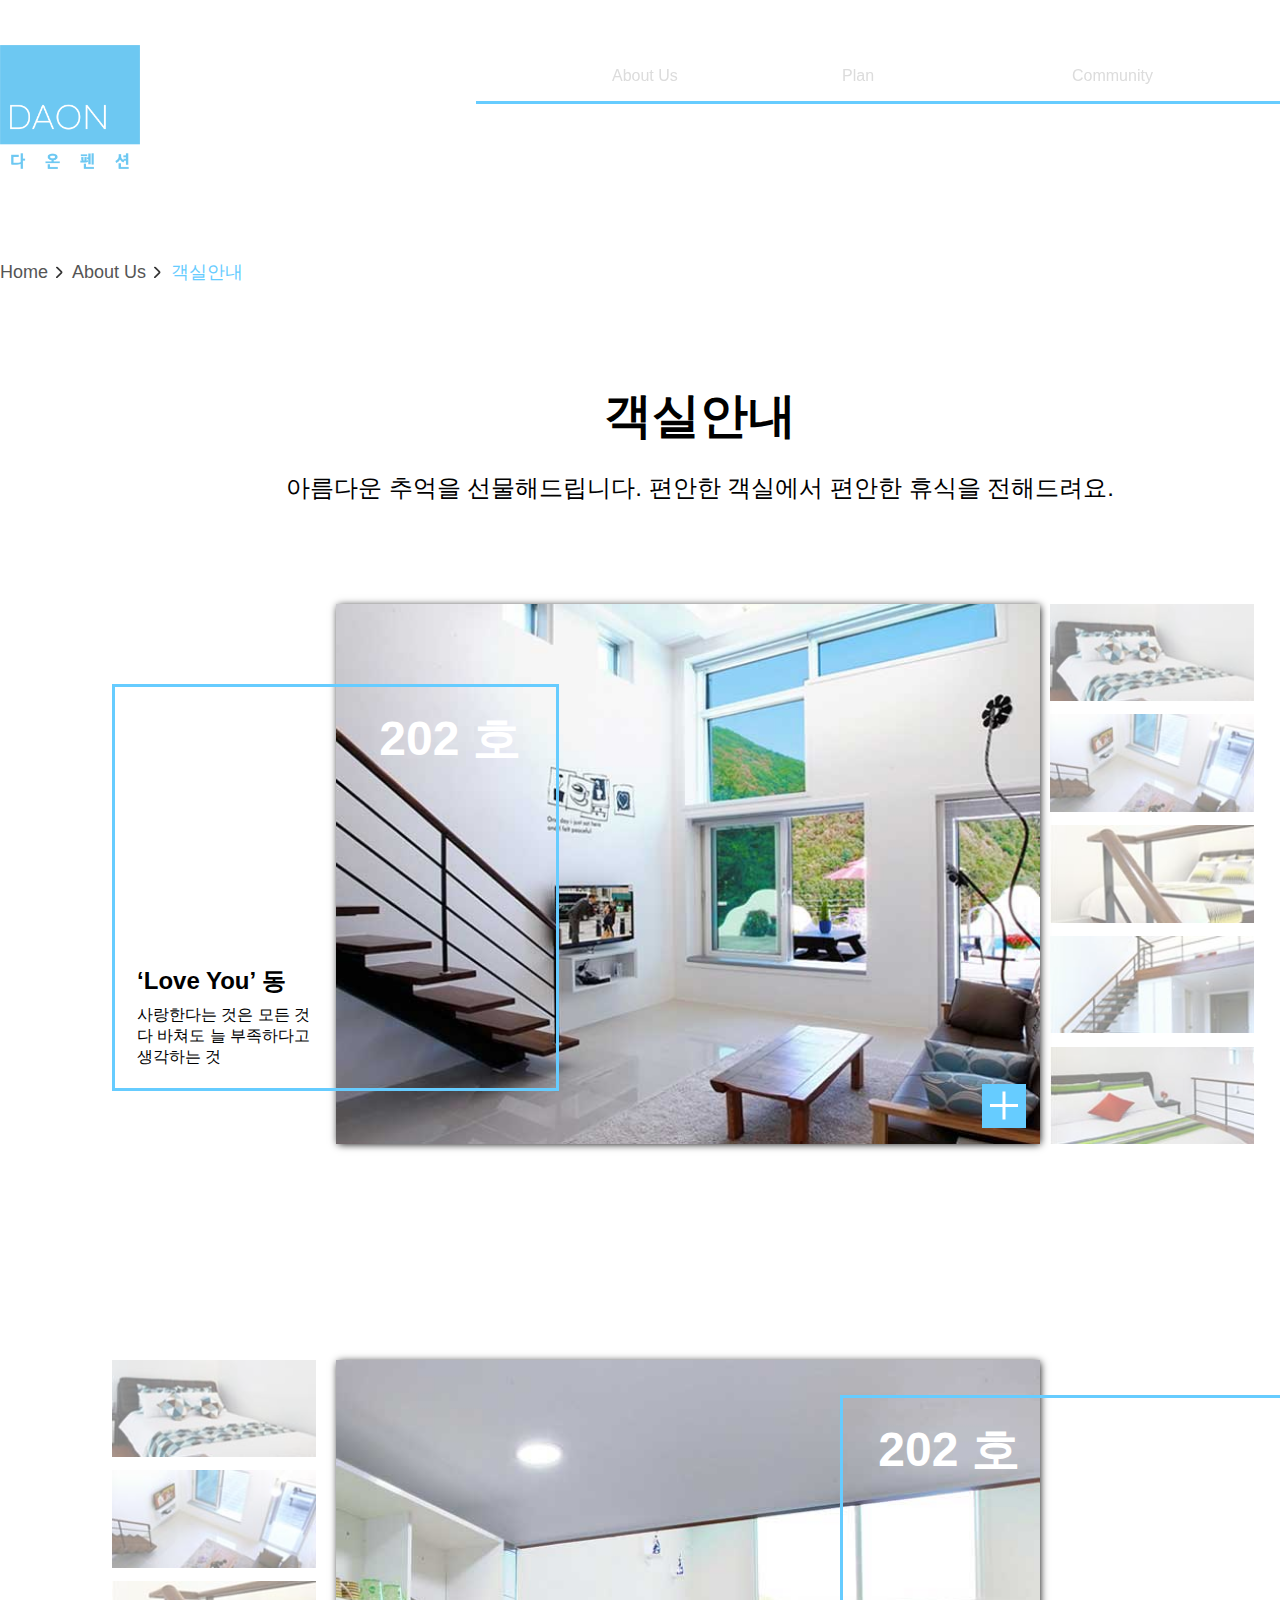
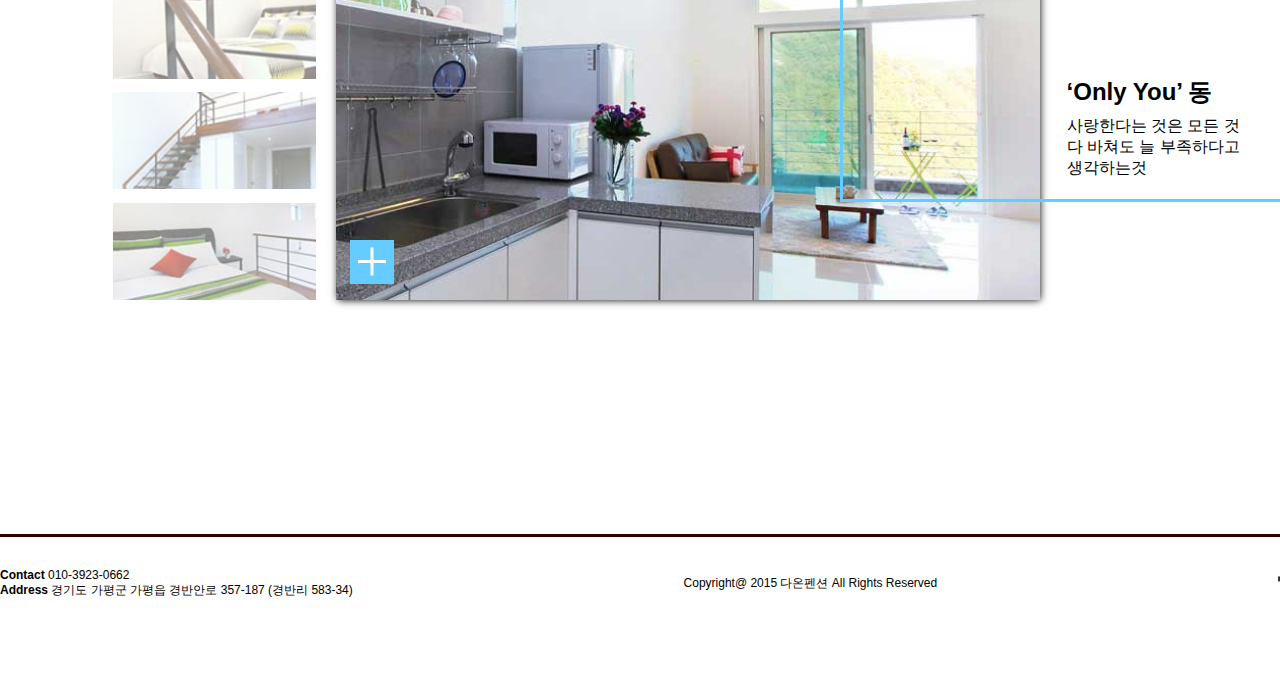
==== aboutus_1.html @ 68c9ae1c "upload_1" ====
<!DOCTYPE html>
<html lang="en">
<head>
    <meta charset="UTF-8">
    <meta name="viewport" content="width=device-width, initial-scale=1.0">
    <title>다온펜션</title>
    <link href="css/aboutus_1.css" rel="stylesheet">

</head>
<body>
    <header>
        <div class="head">
            <div>
                <a href="index.html"><img src="./imgs/daon_color_logo.png"></a>
            </div>
            <nav class="pcnav">
                <span class="navline"></span>
                <div>
                    <span>About Us</span>
                    <a href="aboutus_1.html">객실안내</a>
                    <a href="aboutus_2.html">오시는길</a>
                    <a href="aboutus_3.html">주변여행지</a>
                </div>
                <div>
                    <span>Plan</span>
                    <a href="plan_1.html">요금안내</a>
                    <a href="plan_2.html">실시간예약</a>
                </div>
                <div>
                    <span>Community</span>
                    <a href="community_1.html">포토갤러리</a>
                    <a href="community_2.html">이용후기</a>
                </div>
            </nav>
            <nav class="mnav">
                <a href="#">
                    <span></span>
                    <span></span>
                    <span></span>
                </a>
            </nav>
        </div>

    </header>

    <main>

        <div class="auroom1">
            <div class="s1container">
                <nav class="headsubnav">
                    <a href="#">Home</a>
                    <a href="#">About Us</a>
                    <span>객실안내</span>
                </nav>
                <div>
                    <h2>객실안내</h2>
                    <h3>아름다운 추억을 선물해드립니다.
                        편안한 객실에서 편안한 휴식을 전해드려요.</h3>
                    <figure>
                        <div>
                            <p>202 호</p>
                            <p><b>‘Love You’ 동</b><br>
                                사랑한다는 것은 모든 것<br>
                                다 바쳐도 늘 부족하다고<br>
                                생각하는 것 </p>
                        </div>

                        <div>
                            <img src="./imgs/sub_about-us_1_03.jpg">
                            <a class="plusbutton" href="#">
                                <span></span>
                                <span></span>
                            </a>
                        </div>
                        <h3>Love You 동</h3>
                        <ul>
                            <li><a href="#"><img src="./imgs/sub_about-us_1_05.jpg"><span>202 호</span></a></li>
                            <li><a href="#"><img src="./imgs/sub_about-us_1_08.jpg"><span>203 호</span></a></li>
                            <li><a href="#"><img src="./imgs/sub_about-us_1_11.jpg"><span>204 호</span></a></li>
                            <li><a href="#"><img src="./imgs/sub_about-us_1_13.jpg"><span>205 호</span></a></li>
                            <li><a href="#"><img src="./imgs/sub_about-us_1_15.jpg"><span>206 호</span></a></li>
                        </ul>

                    </figure>
                </div>
            </div>
        </div>

        <div class="auroom2">
            <div class="s2container">
                <div>
                    <figure>
                        <div>
                            <p>202 호</p>
                            <p><b>‘Only You’ 동</b><br>
                                사랑한다는 것은 모든 것<br>
                                다 바쳐도 늘 부족하다고<br>
                                생각하는것</p>
                        </div>

                        <div>
                            <img src="./imgs/sub_about-us_1_06.jpg">
                            <a class="plusbutton" href="#">
                                <span></span>
                                <span></span>
                            </a>
                        </div>
                        <h3>Only You 동</h3>
                        <ul>
                            <li><a href="#"><img src="./imgs/sub_about-us_1_05.jpg"><span>202 호</span></a></li>
                            <li><a href="#"><img src="./imgs/sub_about-us_1_08.jpg"><span>203 호</span></a></li>
                            <li><a href="#"><img src="./imgs/sub_about-us_1_11.jpg"><span>204 호</span></a></li>
                            <li><a href="#"><img src="./imgs/sub_about-us_1_13.jpg"><span>205 호</span></a></li>
                            <li><a href="#"><img src="./imgs/sub_about-us_1_15.jpg"><span>206 호</span></a></li>
                        </ul>

                    </figure>
                </div>
            </div>
        </div>


    </main>

    <footer class="foot">
        <div>
            <p><b>Contact</b> 010-3923-0662<br><b>Address</b> 경기도 가평군 가평읍 경반안로 357-187 (경반리 583-34)</p>
            <p>Copyright@ 2015 다온펜션 All Rights Reserved</p>
            
            <figure>
                <a href="#"></a>
                <a href="#"></a>
                <a href="#"></a>
            </figure>
        </div>
    </footer>
    
</body>
</html>
---- css/aboutus_1.css ----
@charset "utf-8";
@import url('common.css');

@media (max-width:480px){
    /* main .auroom1{display:none;} */
    /* main .auroom2{display:none;} */
    /* footer{display:none;} */
}


/* header */

header{
    position:fixed;
    top:5%;    
    width:100%;
    display:flex;
    justify-content: center;
    z-index: 10;    
}
.head{
    display: flex;
    width:1400px;
    justify-content: space-between;
    
}
.head div{
    width:140px; height:125px;
    
}

/* nav */

.head .pcnav{
    width:804px;
    display: flex;
    justify-content: flex-end;
    position: relative;
}
.head .pcnav .navline{
    width:100%;
    position:absolute;
    border-bottom: 3px solid #66ccff;
    transform: translateY(56px);
    z-index: -1;
    
}
.head .pcnav div{
    border:2px solid transparent;
    margin-right:90px;
    

}
.head .pcnav div span{
    display:block;
    padding:20px 0 20px 20px;
    color: rgb(220,220,220);    
}
.head .pcnav div a{
    opacity:0;
}
.head .pcnav div:nth-of-type(2) a{
    transform: translateY(100%);
}
.head .pcnav div:nth-of-type(3) a{
    transform: translateY(100%);
}
.head .pcnav div:hover{
    padding-bottom:28%;
    background: rgba(0,0,0,0.4);
    border:2px solid #ff6633;
}
.head  .pcnav div:hover span{
    color:#33ffff;
}
.head .pcnav div:hover a{
    display:block;
    padding-left:20px;
    margin:20px 0;
    opacity:1;
    color: white;    
    transition: .5s;
}
.head .pcnav div a:hover{
    color:#ff6633;
}

/* 480-header */
@media (min-width:480px){
    .mnav{
        display:none;
    }
}
@media (max-width:480px){
    
    .head .pcnav{
        display:none;
    }

    header{
        top:3%;
        width:100%;
        
    }
    .head{
        position:relative;
    }
    .head div{
        width:20vw;
        display:inline-block;
        position:fixed;
        left:5%;
        top:3%;

    }
    .head .mnav{
        display:inline-block;
        width:10vw; height: 10vw;
        padding:7vw;
        position:fixed;
        right:5%;
        z-index: 999;
    }
    .head .mnav a span{
        width:8vw; height: 1.2vw;
        background-color: #cccccc;
        position:absolute;
        transform: translate(-50%,-50%);
        top:50%; left:50%;
        
    }
    .head .mnav a span:nth-last-of-type(2){
        transform: translate(-50%,150%);
    }
    .head .mnav a span:nth-last-of-type(3){
        transform: translate(-50%,-250%);
    }
}

/* section1:love you */

.auroom1{
    width:100%; height:1100px;
}
.auroom1 .s1container{
    width:1400px; height:auto;
    margin:0 auto;
}

/* sub navigation */
.auroom1 .s1container .headsubnav{
    margin-bottom: 100px;
    margin-top:260px;
    font-size: 18px;
    color:#333333;
}
.auroom1 .s1container .headsubnav a::after{
    background: url(../imgs/submenu_arrow.png) no-repeat;
    width:20px;
    height:12px;
    content: '';
    display:inline-block;
    background-position-x: 8px;
    overflow: visible;
}
.auroom1 .s1container .headsubnav a:hover{
    color:#66ccff;
}
.auroom1 .s1container .headsubnav span{
    color:#66ccff;
}
/* sub navigation */

.auroom1 .s1container div h2,h3{
    display:block;
    text-align: center;
    font-size: 48px;
    font-weight: 600;
}
.auroom1 .s1container div h3{
    font-size: 24px;
    font-weight: 400;
    padding-top:24px;
    padding-bottom: 100px;
}
.auroom1 .s1container div figure{
    position:relative;
    width:100%; height:100%;
}

@media (min-width:480px){
    .auroom1 .s1container div figure h3{
        display:none;
    }
}
@media (max-width:480px){
    .headsubnav{display:none;}

    .auroom1{
        width:100%; height:auto;
    }
    .auroom1 .s1container{
        width:80vw; height:auto;
    }
    .auroom1 .s1container div h2{
        font-size: 1.5em;
        margin-top:20vh;
    }
    .auroom1 .s1container div h3{
        font-size: 1em;
        white-space: pre-line;
        padding:2vh 0;
    }
    .auroom1 .s1container div figure h3{
        font-weight: 600;
        color:#66ccff;
        margin:0;
        padding:4vh 0 2vh 0;
        font-size: 1.5em; 
    }

}

/* end of intro */

.auroom1 .s1container div figure div:nth-of-type(1){
    width:447px; height:407px;
    position:absolute;
    border:3px solid #66ccff;
    top:80px; left:8%;
    z-index: 2;    
}
.auroom1 .s1container div figure div p:nth-of-type(1){
    position:absolute;
    top:5%; right:8%;
    font-size: 48px;
    font-weight: 600;
    color:white;
}
.auroom1 .s1container div figure div p:nth-of-type(2){
    position:absolute;
    left:5%; bottom:5%;
    font-size: 16px;
}
.auroom1 .s1container div figure div p:nth-of-type(2) b{
    font-size:24px;
    line-height: 2em;
}
.auroom1 .s1container div figure div:nth-of-type(2){
    width:704px; height:540px;
    position:absolute;
    left:24%; 
    box-shadow: 1px 1px 8px -1px #000000;
}
.auroom1 .s1container div figure div:nth-of-type(2) img{
    height:100%;
}
.auroom1 .s1container .plusbutton{
    background-color: #66ccff;
    width:44px; height:44px;
    bottom:3%; right:2%;
    display:flex;
    justify-content: center;
    align-items: center;
    position:absolute;
}
.auroom1 .s1container .plusbutton span{
    width:28px; height:3px;
    background-color: white;
    display:inline-block;
    position: absolute;
}
.auroom1 .s1container .plusbutton span:nth-of-type(2){
    transform: rotate(90deg);
}
.auroom1 .s1container .plusbutton:hover{
    background-color: white;
}
.auroom1 .s1container .plusbutton:hover span{
    background-color: #66ccff;
}
.auroom1 .s1container div figure ul{
    width:204px; height:540px;
    position:absolute;
    left:75%;
    opacity:.5;
}
.auroom1 .s1container div figure li{
    margin-bottom: 6.4%;
    background-color: #66ccff;
    position:relative;
}
.auroom1 .s1container div figure li span{
    position:absolute;
    top:40%; left:40%;
    font-weight: 600;
    color:white;
    opacity:0;
}
.auroom1 .s1container div figure li:hover span{
    opacity:1;
    transition: .5s;
}
.auroom1 .s1container div figure li:hover img{
    opacity:.5;
    transition:.5s;
}

@media (max-width:480px){
    .s1container figure:nth-of-type(1) div{
        display:none;
    }
    .auroom1 .s1container div figure ul{
        width:80vw; height: auto;
        padding:1vh 0;
        position: static;
        opacity:1;
    }
    .auroom1 .s1container div figure ul li{
        width:100%; height: auto;
        margin-bottom: 6.4%;
        position:relative;
    
    }
    .auroom1 .s1container div figure ul li img{
        height:13vh;
    }
    .auroom1 .s1container div figure ul li a span{
        position:absolute;
        top:50%; left:50%;
        transform: translate(-50%,-50%);
        font-weight: 600;
        color:white;
        font-size: 2em;
        height:auto;
        opacity: 1; 
    }
    
}

/* section2:only you */


.auroom2{
    width:100%; height:700px;
}
.auroom2 .s2container{
    width:1400px; height:auto;
    margin:0 auto;
}
.auroom2 .s2container div figure{
    position:relative;
    width:100%; height:100%;
}

.auroom2 .s2container div figure div:nth-of-type(1){
    width:447px; height:407px;
    position:absolute;
    border:3px solid #66ccff;
    top:35px; left:60%;
    /* left:8%; */
    z-index: 2;    
}
.auroom2 .s2container div figure div p:nth-of-type(1){
    position:absolute;
    top:5%; left:8%;
    font-size: 48px;
    font-weight: 600;
    color:white;
}
.auroom2 .s2container div figure div p:nth-of-type(2){
    position:absolute;
    right:10%; bottom:5%;
    font-size: 16px;
}
.auroom2 .s2container div figure div p:nth-of-type(2) b{
    font-size:24px;
    line-height: 2em;
}
.auroom2 .s2container div figure div:nth-of-type(2){
    width:704px; height:540px;
    position:absolute;
    left:24%; 
    box-shadow: 1px 1px 8px -1px #000000;
}
.auroom2 .s2container div figure div:nth-of-type(2) img{
    height:100%;
}
.auroom2 .s2container .plusbutton{
    background-color: #66ccff;
    width:44px; height:44px;
    bottom:3%; left:2%;
    display:flex;
    justify-content: center;
    align-items: center;
    position:absolute;
}
.auroom2 .s2container .plusbutton span{
    width:28px; height:3px;
    background-color: white;
    display:inline-block;
    position: absolute;
}
.auroom2 .s2container .plusbutton span:nth-of-type(2){
    transform: rotate(90deg);
}
.auroom2 .s2container .plusbutton:hover{
    background-color: white;
}
.auroom2 .s2container .plusbutton:hover span{
    background-color: #66ccff;
}
.auroom2 .s2container div figure ul{
    width:204px; height:540px;
    position:absolute;
    left:8%;
    opacity:.5;
}
.auroom2 .s2container div figure li{
    margin-bottom: 6.4%;
    background-color: #66ccff;
    position:relative;
}
.auroom2 .s2container div figure li span{
    position:absolute;
    top:40%; left:40%;
    font-weight: 600;
    color:white;
    opacity:0;
}
.auroom2 .s2container div figure li:hover span{
    opacity:1;
    transition: .5s;
}
.auroom2 .s2container div figure li:hover img{
    opacity:.5;
    transition:.5s;
}

@media (min-width:480px){
    .auroom2 .s2container div figure h3{
        display:none;
    }
}
@media (max-width:480px){

    .auroom2{
        width:100%; height:auto;
    }
    .auroom2 .s2container{
        width:80vw; height:auto;
    }
    .auroom2 .s2container div figure h3{
        font-size: 1.5em;
        font-weight: 600;
        color:#66ccff;
        padding:4vh 0 2vh 0;
    }
    .s2container figure:nth-of-type(1) div{
        display:none;
    }
    .auroom2 .s2container div figure ul{
        width:80vw;
        position: static;
        opacity:1;
        padding:1vh 0;

    }
    .auroom2 .s2container div figure ul li{
        width:100%;
        margin-bottom: 6.4%;
        position:relative;
    
    }
    .auroom2 .s2container div figure ul li img{
        height:13vh;
    }
    .auroom2 .s2container div figure ul li a span{
        position:absolute;
        top:50%; left:50%;
        transform: translate(-50%,-50%);
        font-weight: 600;
        color:white;
        font-size: 2em;
        height:auto;
        opacity: 1; 
    }
}


/* footer */

.foot{
    width:100%; padding:74px 0;
}
.foot div{
    width:1400px; height:100%;
    display:flex;
    justify-content: space-between;
    align-items: center;
    margin: 0 auto;
    border-top: 3px solid #330000;
    font-size: 12px;
    padding-top:30px;
    /* background-color: chartreuse; */
}
.foot div figure{
    width:132px; height:32px;
    /* background-color: cornflowerblue; */
    display:flex;
    justify-content: space-between;
}
.foot div figure a{
    width:31px; height: 31px;
    display:inline-block;
    background-image: url(../imgs/share.jpg);
    background-position-y:-2px;
}
.foot div figure a:nth-of-type(1) {
    background-position-x: -5px;
}
.foot div figure a:nth-of-type(2){
    background-position-x: -61px;
}
.foot div figure a:nth-of-type(3){
    background-position-x: -116px;
}
.foot div figure a:nth-of-type(1):hover {
    background-position-y: -35px;
}
.foot div figure a:nth-of-type(2):hover{
    background-position-y: -35px;
}
.foot div figure a:nth-of-type(3):hover{
    background-position-y: -35px;
}

@media (max-width:480px){
    .foot{
        padding-bottom:5vh;
        margin-top:10vh;
    }
    .foot div{
        width:80vw; height:auto;
        justify-content: center;
        padding-top:3vh;
        flex-direction: column;
        font-size: 0.8em;
        white-space: pre-line;
    }
    .foot div p:nth-of-type(2){
        margin:3vh 0;
    }
}
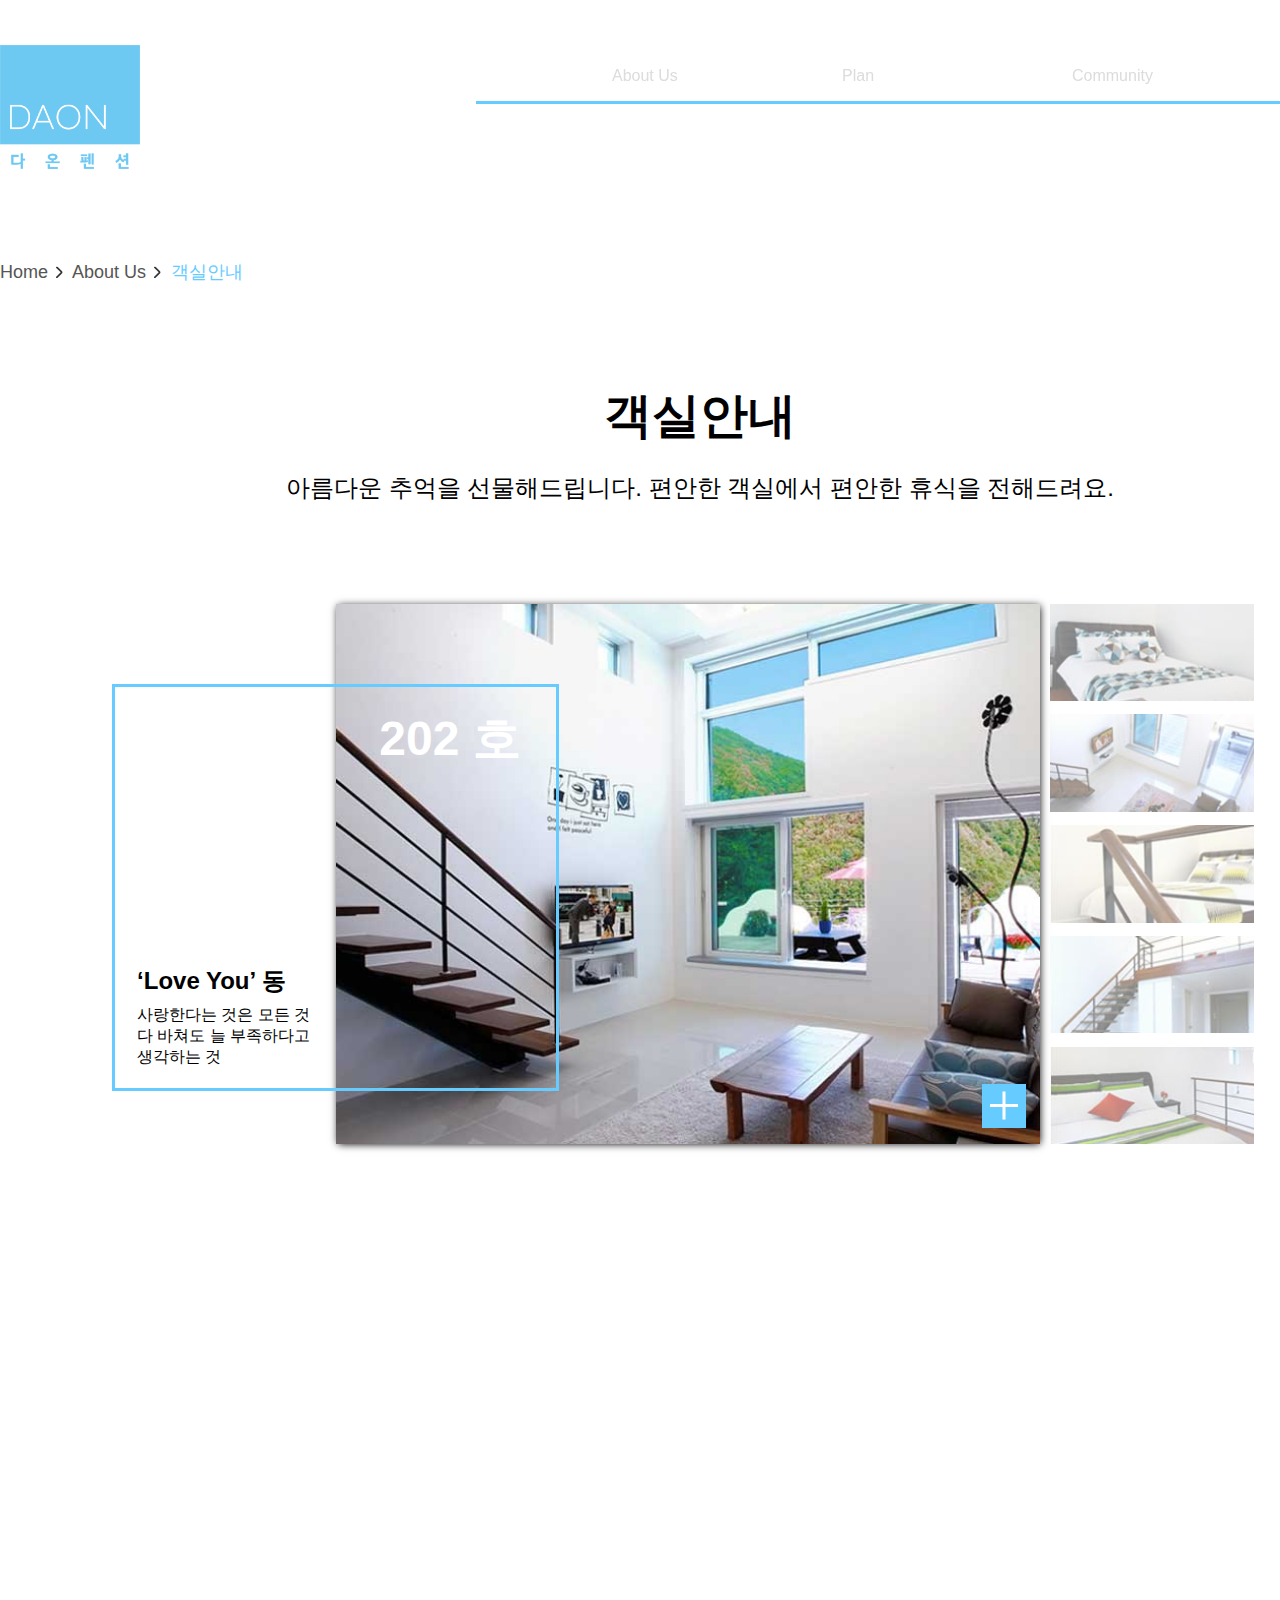
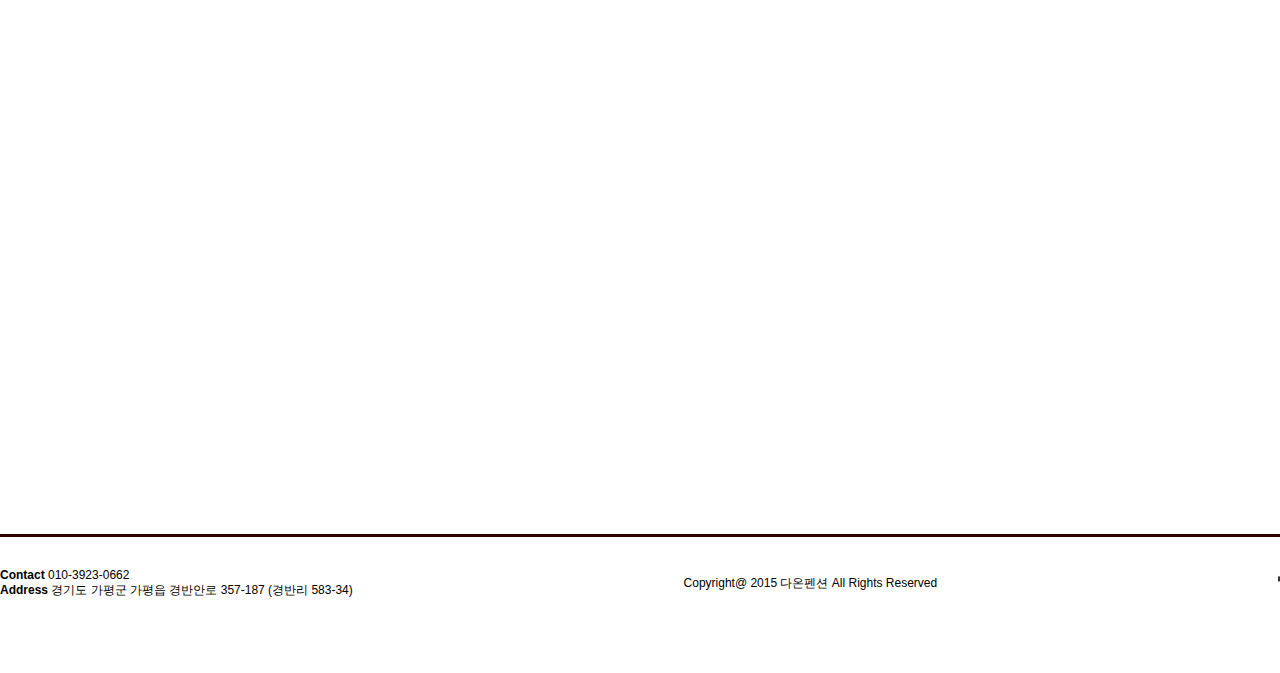
==== commit 76aef683: "push210317" ====
--- a/aboutus_1.html
+++ b/aboutus_1.html
@@ -5,42 +5,12 @@
     <meta name="viewport" content="width=device-width, initial-scale=1.0">
     <title>다온펜션</title>
     <link href="css/aboutus_1.css" rel="stylesheet">
+    <script src="https://ajax.googleapis.com/ajax/libs/jquery/3.5.1/jquery.min.js"></script>
+    <script src="./js/common.js"></script>
 
 </head>
 <body>
     <header>
-        <div class="head">
-            <div>
-                <a href="index.html"><img src="./imgs/daon_color_logo.png"></a>
-            </div>
-            <nav class="pcnav">
-                <span class="navline"></span>
-                <div>
-                    <span>About Us</span>
-                    <a href="aboutus_1.html">객실안내</a>
-                    <a href="aboutus_2.html">오시는길</a>
-                    <a href="aboutus_3.html">주변여행지</a>
-                </div>
-                <div>
-                    <span>Plan</span>
-                    <a href="plan_1.html">요금안내</a>
-                    <a href="plan_2.html">실시간예약</a>
-                </div>
-                <div>
-                    <span>Community</span>
-                    <a href="community_1.html">포토갤러리</a>
-                    <a href="community_2.html">이용후기</a>
-                </div>
-            </nav>
-            <nav class="mnav">
-                <a href="#">
-                    <span></span>
-                    <span></span>
-                    <span></span>
-                </a>
-            </nav>
-        </div>
-
     </header>
 
     <main>
@@ -58,14 +28,14 @@
                         편안한 객실에서 편안한 휴식을 전해드려요.</h3>
                     <figure>
                         <div>
-                            <p>202 호</p>
+                            <p id="au1roomNum">202 호</p>
                             <p><b>‘Love You’ 동</b><br>
                                 사랑한다는 것은 모든 것<br>
                                 다 바쳐도 늘 부족하다고<br>
                                 생각하는 것 </p>
                         </div>
 
-                        <div>
+                        <div id="au1room_img">
                             <img src="./imgs/sub_about-us_1_03.jpg">
                             <a class="plusbutton" href="#">
                                 <span></span>
@@ -73,12 +43,12 @@
                             </a>
                         </div>
                         <h3>Love You 동</h3>
-                        <ul>
-                            <li><a href="#"><img src="./imgs/sub_about-us_1_05.jpg"><span>202 호</span></a></li>
-                            <li><a href="#"><img src="./imgs/sub_about-us_1_08.jpg"><span>203 호</span></a></li>
-                            <li><a href="#"><img src="./imgs/sub_about-us_1_11.jpg"><span>204 호</span></a></li>
-                            <li><a href="#"><img src="./imgs/sub_about-us_1_13.jpg"><span>205 호</span></a></li>
-                            <li><a href="#"><img src="./imgs/sub_about-us_1_15.jpg"><span>206 호</span></a></li>
+                        <ul id="au1room_thumb">
+                            <li><a><img src="./imgs/sub_about-us_1_05.jpg"><span>202 호</span></a></li>
+                            <li><a><img src="./imgs/sub_about-us_1_08.jpg"><span>203 호</span></a></li>
+                            <li><a><img src="./imgs/sub_about-us_1_11.jpg"><span>204 호</span></a></li>
+                            <li><a><img src="./imgs/sub_about-us_1_13.jpg"><span>205 호</span></a></li>
+                            <li><a><img src="./imgs/sub_about-us_1_15.jpg"><span>206 호</span></a></li>
                         </ul>
 
                     </figure>
@@ -90,15 +60,15 @@
             <div class="s2container">
                 <div>
                     <figure>
-                        <div>
-                            <p>202 호</p>
+                        <div id="au2room_box">
+                            <p id="au2roomNum">202 호</p>
                             <p><b>‘Only You’ 동</b><br>
                                 사랑한다는 것은 모든 것<br>
                                 다 바쳐도 늘 부족하다고<br>
                                 생각하는것</p>
                         </div>
 
-                        <div>
+                        <div id="au2room_img">
                             <img src="./imgs/sub_about-us_1_06.jpg">
                             <a class="plusbutton" href="#">
                                 <span></span>
@@ -106,12 +76,12 @@
                             </a>
                         </div>
                         <h3>Only You 동</h3>
-                        <ul>
-                            <li><a href="#"><img src="./imgs/sub_about-us_1_05.jpg"><span>202 호</span></a></li>
-                            <li><a href="#"><img src="./imgs/sub_about-us_1_08.jpg"><span>203 호</span></a></li>
-                            <li><a href="#"><img src="./imgs/sub_about-us_1_11.jpg"><span>204 호</span></a></li>
-                            <li><a href="#"><img src="./imgs/sub_about-us_1_13.jpg"><span>205 호</span></a></li>
-                            <li><a href="#"><img src="./imgs/sub_about-us_1_15.jpg"><span>206 호</span></a></li>
+                        <ul id="au2room_thumb">
+                            <li><a><img src="./imgs/sub_about-us_1_05.jpg"><span>202 호</span></a></li>
+                            <li><a><img src="./imgs/sub_about-us_1_08.jpg"><span>203 호</span></a></li>
+                            <li><a><img src="./imgs/sub_about-us_1_11.jpg"><span>204 호</span></a></li>
+                            <li><a><img src="./imgs/sub_about-us_1_13.jpg"><span>205 호</span></a></li>
+                            <li><a><img src="./imgs/sub_about-us_1_15.jpg"><span>206 호</span></a></li>
                         </ul>
 
                     </figure>
@@ -123,16 +93,6 @@
     </main>
 
     <footer class="foot">
-        <div>
-            <p><b>Contact</b> 010-3923-0662<br><b>Address</b> 경기도 가평군 가평읍 경반안로 357-187 (경반리 583-34)</p>
-            <p>Copyright@ 2015 다온펜션 All Rights Reserved</p>
-            
-            <figure>
-                <a href="#"></a>
-                <a href="#"></a>
-                <a href="#"></a>
-            </figure>
-        </div>
     </footer>
     
 </body>
--- a/css/aboutus_1.css
+++ b/css/aboutus_1.css
@@ -114,26 +114,85 @@
 
     }
     .head .mnav{
-        display:inline-block;
-        width:10vw; height: 10vw;
-        padding:7vw;
         position:fixed;
-        right:5%;
-        z-index: 999;
-    }
-    .head .mnav a span{
-        width:8vw; height: 1.2vw;
-        background-color: #cccccc;
+        top:5%; right:5%;
+    }
+    .head .mnav #burger{
+        display:none;
+    }
+
+    
+    .head .mnav .blabel::before{
+        content: "";
+        
+        display:block;
+        border-bottom: 1.2vw solid #cccccc;
+        margin-bottom: 1.4vw;
+    }
+    .head .mnav .blabel::after{
+        content: "";
+        
+        display:block;
+        border-bottom: 1.2vw solid #cccccc;
+        margin-bottom: 1.4vw;
+    }
+    .head .mnav .blabel{
+        z-index: 1;
         position:absolute;
-        transform: translate(-50%,-50%);
-        top:50%; left:50%;
-        
-    }
-    .head .mnav a span:nth-last-of-type(2){
-        transform: translate(-50%,150%);
-    }
-    .head .mnav a span:nth-last-of-type(3){
-        transform: translate(-50%,-250%);
+        top:5%; right:5%;
+        width: 8vw; 
+        border-bottom: 1.2vw solid #cccccc;
+        display:block;
+        
+    }
+    
+    .head .mnav #burger:checked~ .blabel{
+        border-bottom: 1.2vw solid white;
+    }
+    .head .mnav #burger:checked~ .blabel::before{
+        border-bottom: 1.2vw solid white;
+        
+    }
+    .head .mnav #burger:checked~ .blabel::after{
+        border-bottom: 1.2vw solid white;
+    }
+    .head .mnav .bmenu{
+        
+        transition: .5s;
+        padding:15vh 0 0 6vw;
+        position: fixed;
+        top:0; left:120%;
+        
+        width:50vw; height:100%;
+        overflow: hidden;
+        
+    }
+    .head .mnav .bmenu a{
+        display:block;
+        padding-bottom:2vh;
+        color:#66ccff;
+    }
+    .head .mnav .bmenu h2{
+        font-size: 1.2em;
+        padding-bottom:2vh;
+        color:#cccccc;
+    }
+
+    .head .mnav #burger:checked~ .bmenu{
+        position: fixed;
+        padding:15vh 0 0 6vw;
+        top:0; left:50%;
+        width:50vw; 
+        height:100%;
+        background:rgba(0,0,0,.8);
+        
+        
+    }
+    .head .mnav #burger:checked~ .bmenu a{
+        font-size: 1em;
+        color:#66ccff;
+        display:block;
+        padding-bottom:2vh;
     }
 }
 
@@ -176,6 +235,11 @@
     text-align: center;
     font-size: 48px;
     font-weight: 600;
+    animation: auhead linear 1s;
+}
+@keyframes auhead{
+    0%{opacity:0;}
+    100%{opacity:1;}
 }
 .auroom1 .s1container div h3{
     font-size: 24px;
@@ -229,6 +293,11 @@
     border:3px solid #66ccff;
     top:80px; left:8%;
     z-index: 2;    
+    animation: auroom2 ease-out .5s ;
+}
+@keyframes auroom2{
+    0%{transform:translateX(-50%)}
+    100%{transform:translateX(0%)}
 }
 .auroom1 .s1container div figure div p:nth-of-type(1){
     position:absolute;
@@ -246,11 +315,19 @@
     font-size:24px;
     line-height: 2em;
 }
+
+
 .auroom1 .s1container div figure div:nth-of-type(2){
     width:704px; height:540px;
     position:absolute;
     left:24%; 
     box-shadow: 1px 1px 8px -1px #000000;
+    transition: .5s;
+    animation: auroom1 ease-out .5s ;
+}
+@keyframes auroom1{
+    0%{transform:translateY(50%)}
+    100%{transform:translateY(0%)}
 }
 .auroom1 .s1container div figure div:nth-of-type(2) img{
     height:100%;
@@ -284,6 +361,11 @@
     position:absolute;
     left:75%;
     opacity:.5;
+    animation:auroom3 ease-in .5s;
+}
+@keyframes auroom3{
+    0%{transform:translateX(50%)}
+    100%{transform:translateX(0%)}
 }
 .auroom1 .s1container div figure li{
     margin-bottom: 6.4%;
@@ -435,6 +517,40 @@
 .auroom2 .s2container div figure li:hover img{
     opacity:.5;
     transition:.5s;
+}
+#au2room_img{
+    opacity:0;
+}
+#au2room_img.active{
+    opacity:1;
+    animation:auroom5 ease-out .5s;
+}
+@keyframes auroom5{
+    0%{transform:translateY(50%);opacity:0;}
+    100%{transform:translateY(0%);opacity:1;}
+}
+#au2room_box{
+    opacity:0;
+}
+#au2room_box.active{
+    opacity:1;
+    animation: auroom6 ease-out .5s;
+}
+@keyframes auroom6{
+    0%{transform:translateX(50%);opacity:0;}
+    100%{transform:translateX(0%);opacity:1;}
+}
+#au2room_thumb{
+    opacity:0;
+}
+#au2room_thumb.active{
+    opacity:1;
+    animation: auroom7 ease-out .5s;
+}
+@keyframes auroom7{
+    0%{transform:translateX(-50%);opacity:0;}
+    100%{transform:translateX(0%);opacity:1;}
+
 }
 
 @media (min-width:480px){
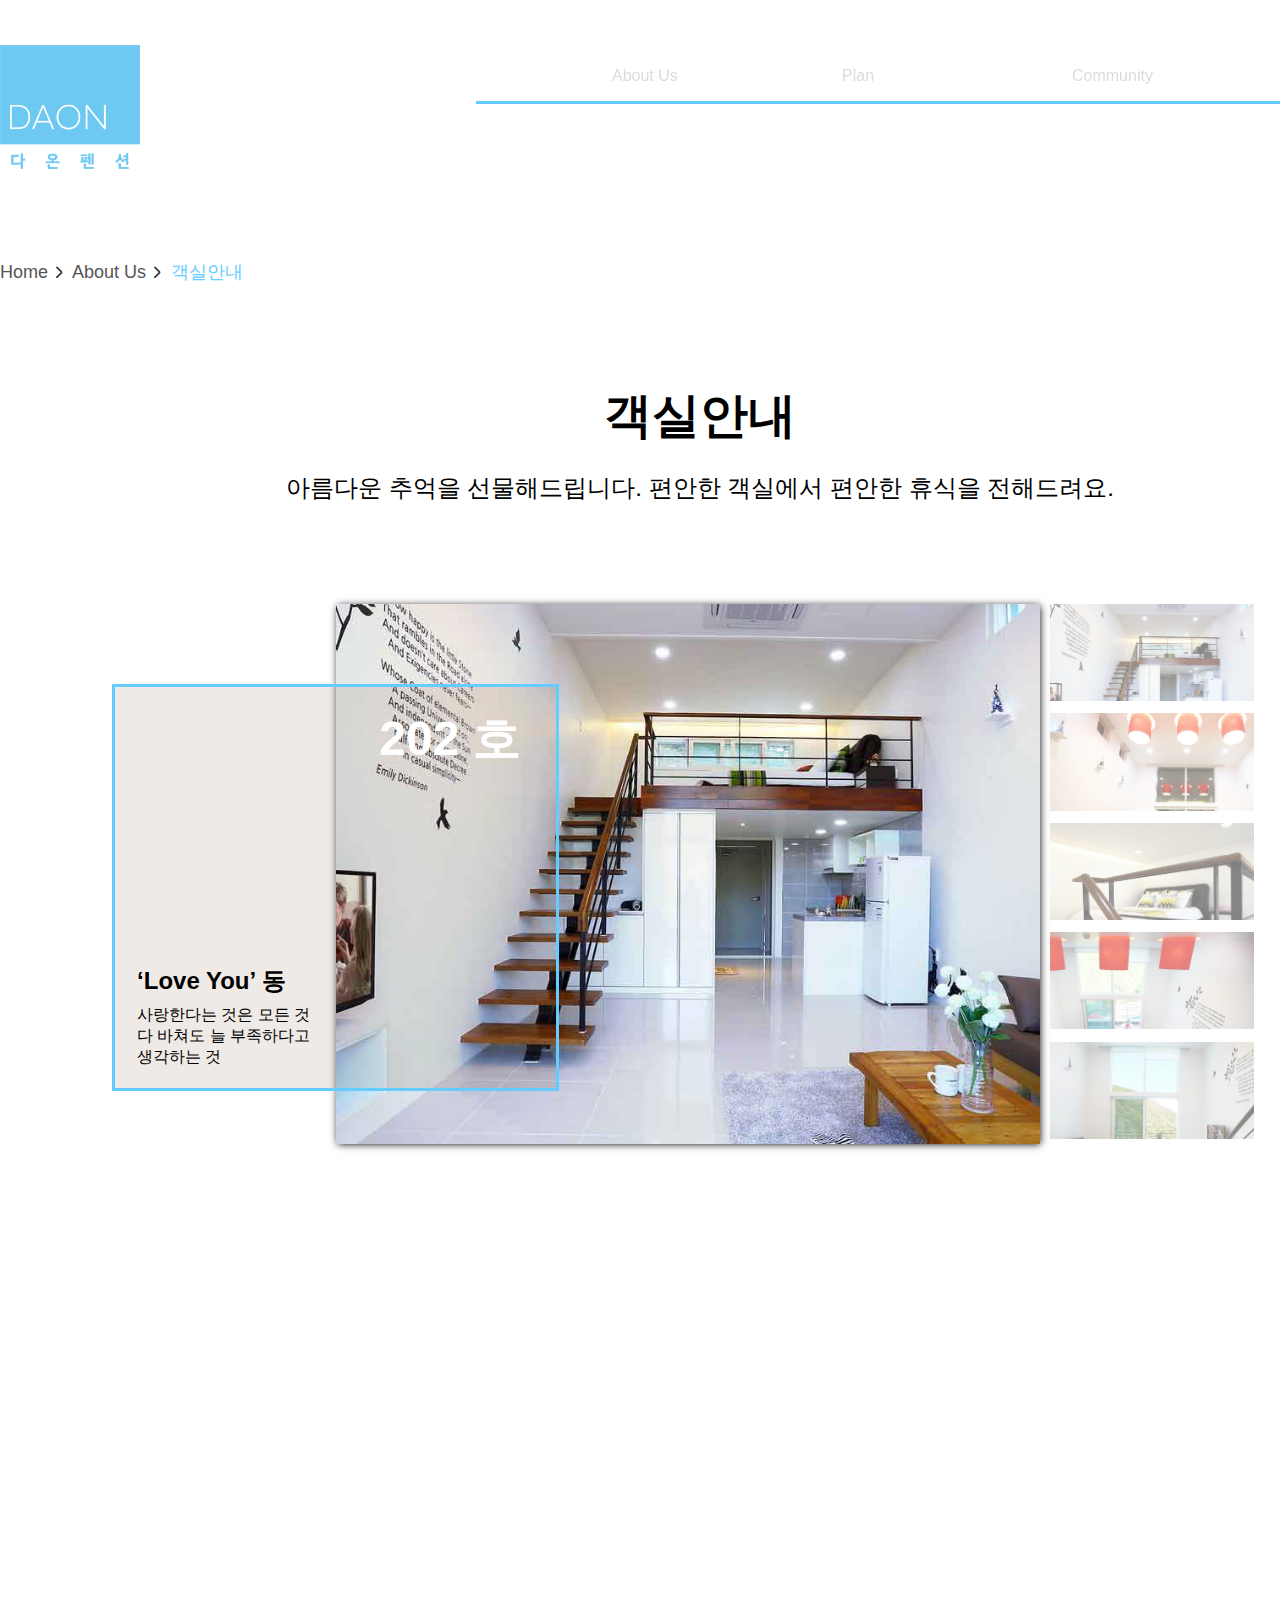
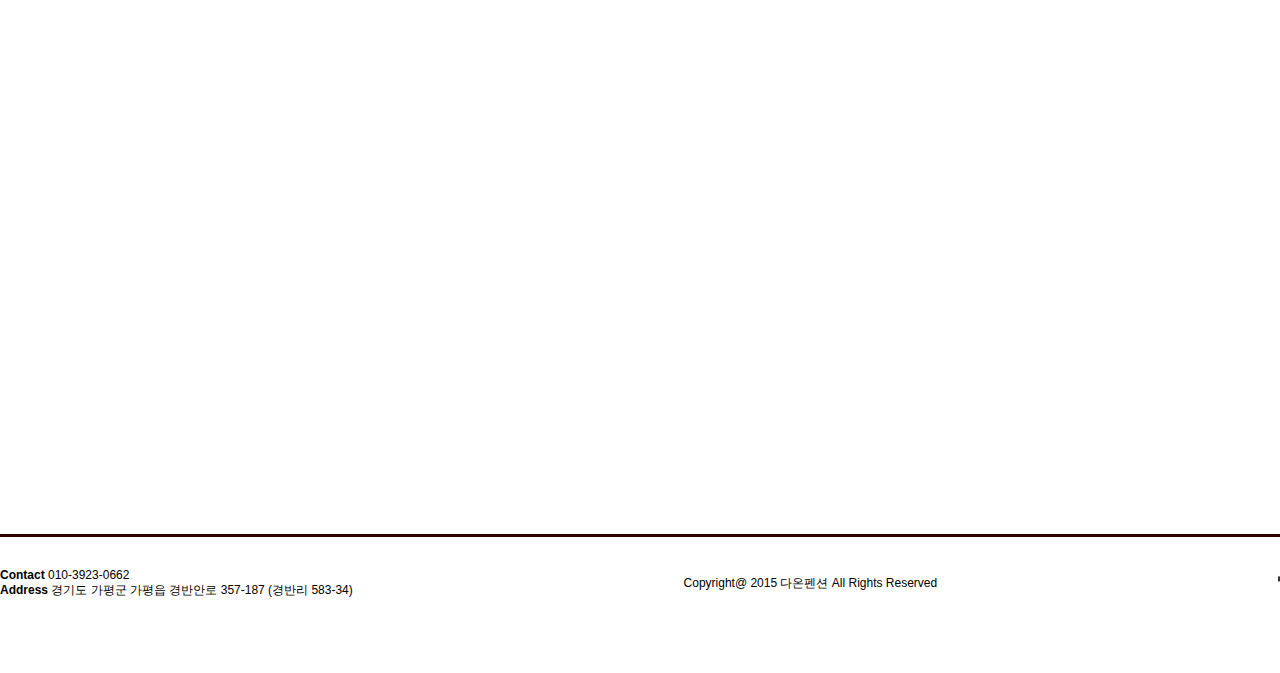
==== commit 7ffb7e1a: "210319_push" ====
--- a/aboutus_1.html
+++ b/aboutus_1.html
@@ -36,19 +36,16 @@
                         </div>
 
                         <div id="au1room_img">
-                            <img src="./imgs/sub_about-us_1_03.jpg">
-                            <a class="plusbutton" href="#">
-                                <span></span>
-                                <span></span>
-                            </a>
+                            <img src="./imgs/aboutus1_room_1.jpg">
+                            <span class="formore">자세히 보기</span>
                         </div>
                         <h3>Love You 동</h3>
                         <ul id="au1room_thumb">
-                            <li><a><img src="./imgs/sub_about-us_1_05.jpg"><span>202 호</span></a></li>
-                            <li><a><img src="./imgs/sub_about-us_1_08.jpg"><span>203 호</span></a></li>
-                            <li><a><img src="./imgs/sub_about-us_1_11.jpg"><span>204 호</span></a></li>
-                            <li><a><img src="./imgs/sub_about-us_1_13.jpg"><span>205 호</span></a></li>
-                            <li><a><img src="./imgs/sub_about-us_1_15.jpg"><span>206 호</span></a></li>
+                            <li><a><img src="./imgs/aboutus1_room_1.jpg"><span>202 호</span></a></li>
+                            <li><a><img src="./imgs/aboutus1_room_2.jpg"><span>203 호</span></a></li>
+                            <li><a><img src="./imgs/aboutus1_room_3.jpg"><span>204 호</span></a></li>
+                            <li><a><img src="./imgs/aboutus1_room_4.jpg"><span>205 호</span></a></li>
+                            <li><a><img src="./imgs/aboutus1_room_5.jpg"><span>206 호</span></a></li>
                         </ul>
 
                     </figure>
@@ -69,25 +66,105 @@
                         </div>
 
                         <div id="au2room_img">
-                            <img src="./imgs/sub_about-us_1_06.jpg">
-                            <a class="plusbutton" href="#">
-                                <span></span>
-                                <span></span>
-                            </a>
+                            <img src="./imgs/aboutus1_room_3.jpg">
+                            <span class="formore2">자세히 보기</span>
                         </div>
                         <h3>Only You 동</h3>
                         <ul id="au2room_thumb">
-                            <li><a><img src="./imgs/sub_about-us_1_05.jpg"><span>202 호</span></a></li>
-                            <li><a><img src="./imgs/sub_about-us_1_08.jpg"><span>203 호</span></a></li>
-                            <li><a><img src="./imgs/sub_about-us_1_11.jpg"><span>204 호</span></a></li>
-                            <li><a><img src="./imgs/sub_about-us_1_13.jpg"><span>205 호</span></a></li>
-                            <li><a><img src="./imgs/sub_about-us_1_15.jpg"><span>206 호</span></a></li>
+                            <li><a><img src="./imgs/aboutus1_room_3.jpg"><span>202 호</span></a></li>
+                            <li><a><img src="./imgs/aboutus1_room_2.jpg"><span>203 호</span></a></li>
+                            <li><a><img src="./imgs/aboutus1_room_1.jpg"><span>204 호</span></a></li>
+                            <li><a><img src="./imgs/aboutus1_room_4.jpg"><span>205 호</span></a></li>
+                            <li><a><img src="./imgs/aboutus1_room_5.jpg"><span>206 호</span></a></li>
                         </ul>
 
                     </figure>
                 </div>
             </div>
         </div>
+
+        <div class="au_popup_1">
+            <div class="close">
+                <span></span>
+                <span></span>
+            </div>
+            <div class="aup_cont">
+                <div class="aupc_left">
+                    <div class="aupcl_top">
+                        <img src="./imgs/indoor_4_19x9.jpg">
+                    </div>
+                    <div class="aupcl_bot">
+                        <span><img src="./imgs/indoor_4_19x9.jpg"></span>
+                        <span><img src="./imgs/indoor_1_19x9.jpg"></span>
+                        <span><img src="./imgs/indoor_2_19x9.jpg"></span>
+                        <span><img src="./imgs/indoor_3_19x9.jpg"></span>
+                        <span><img src="./imgs/indoor_5_19x9.jpg"></span>
+                    </div>
+                </div>
+                <div class="aupc_right">
+                    <h2>202호</h2>
+                    <hr>
+                    <p>
+                        <b>구조넓이</b><br>
+                        원룸형(침대룸1개+화장실1개) 16평(약53㎡) 복층
+                    </p>
+                    <p>
+                        <b>기준인원</b><br>
+                        기준 2명 ~ 최대 6명 / 2명 초과시 추가요금 발생<br>
+                        <b>시즌</b> 비수기(공통)<br>
+                        <b>성인</b> 20,000원<br>
+                        <b>아동</b> 20,000원<br>
+                        <b>유아</b> 10,000원
+                    </p>
+                    <p>
+                        <b>구비시설</b><br>
+                        TV,침대,에어컨,냉장고,드라이기,취사도구,<br>전기밥솥,전자레인지,객실샤워실
+                    </p>
+                </div>
+            </div>
+        </div>
+
+        <div class="au_popup_2">
+            <div class="close">
+                <span></span>
+                <span></span>
+            </div>
+            <div class="aup_cont">
+                <div class="aupc_left">
+                    <div class="aupcl_top">
+                        <img src="./imgs/indoor_3_19x9.jpg">
+                    </div>
+                    <div class="aupcl_bot">
+                        <span><img src="./imgs/indoor_3_19x9.jpg"></span>
+                        <span><img src="./imgs/indoor_1_19x9.jpg"></span>
+                        <span><img src="./imgs/indoor_2_19x9.jpg"></span>
+                        <span><img src="./imgs/indoor_4_19x9.jpg"></span>
+                        <span><img src="./imgs/indoor_5_19x9.jpg"></span>
+                    </div>
+                </div>
+                <div class="aupc_right">
+                    <h2>203호</h2>
+                    <hr>
+                    <p>
+                        <b>구조넓이</b><br>
+                        원룸형(침대룸1개+화장실1개) 16평(약53㎡) 복층
+                    </p>
+                    <p>
+                        <b>기준인원</b><br>
+                        기준 2명 ~ 최대 6명 / 2명 초과시 추가요금 발생<br>
+                        <b>시즌</b> 비수기(공통)<br>
+                        <b>성인</b> 20,000원<br>
+                        <b>아동</b> 20,000원<br>
+                        <b>유아</b> 10,000원
+                    </p>
+                    <p>
+                        <b>구비시설</b><br>
+                        TV,침대,에어컨,냉장고,드라이기,취사도구,<br>전기밥솥,전자레인지,객실샤워실
+                    </p>
+                </div>
+            </div>
+        </div>
+
 
 
     </main>
--- a/css/aboutus_1.css
+++ b/css/aboutus_1.css
@@ -293,6 +293,7 @@
     border:3px solid #66ccff;
     top:80px; left:8%;
     z-index: 2;    
+    background-color: rgba(102,51,0,.1);
     animation: auroom2 ease-out .5s ;
 }
 @keyframes auroom2{
@@ -324,10 +325,23 @@
     box-shadow: 1px 1px 8px -1px #000000;
     transition: .5s;
     animation: auroom1 ease-out .5s ;
+    overflow: hidden;
 }
 @keyframes auroom1{
     0%{transform:translateY(50%)}
     100%{transform:translateY(0%)}
+}
+.formore{
+    display:block;
+    position: absolute;
+    bottom:-30%; right:5%;
+    background-color: #66ccff;
+    color:#fff;
+    padding:10px 20px 50px 20px;
+    transition: .5s;
+}
+.auroom1 .s1container div figure div:nth-of-type(2):hover .formore{
+    bottom:0;
 }
 .auroom1 .s1container div figure div:nth-of-type(2) img{
     height:100%;
@@ -368,9 +382,13 @@
     100%{transform:translateX(0%)}
 }
 .auroom1 .s1container div figure li{
-    margin-bottom: 6.4%;
+    margin-bottom:6%;
     background-color: #66ccff;
     position:relative;
+    height:18%;
+    display:block;
+    overflow: hidden;
+    
 }
 .auroom1 .s1container div figure li span{
     position:absolute;
@@ -440,6 +458,7 @@
     position:absolute;
     border:3px solid #66ccff;
     top:35px; left:60%;
+    background-color: rgba(102,51,0,.1);
     /* left:8%; */
     z-index: 2;    
 }
@@ -464,6 +483,20 @@
     position:absolute;
     left:24%; 
     box-shadow: 1px 1px 8px -1px #000000;
+    overflow: hidden;
+}
+.formore2{
+    display:block;
+    position: absolute;
+    bottom:-30%; left:5%;
+    background-color: #66ccff;
+    color:#fff;
+    padding:10px 20px 50px 20px;
+    transition: .5s;
+}
+.auroom2 .s2container div figure div:nth-of-type(2):hover .formore2{
+    
+    bottom:0;
 }
 .auroom2 .s2container div figure div:nth-of-type(2) img{
     height:100%;
@@ -499,9 +532,13 @@
     opacity:.5;
 }
 .auroom2 .s2container div figure li{
-    margin-bottom: 6.4%;
+    margin-bottom:6%;
     background-color: #66ccff;
     position:relative;
+    height:18%;
+    display:block;
+    overflow: hidden;
+    opacity: .5;
 }
 .auroom2 .s2container div figure li span{
     position:absolute;
@@ -603,6 +640,103 @@
     }
 }
 
+/* popup */
+
+.au_popup_1, .au_popup_2{
+    z-index: 10;
+    position:fixed;
+    display:none;
+    justify-content: center;
+    align-items: center;
+    background-color: rgba(0,0,0,0.6);
+    width:100%; height:100vh;
+    left:0; top:0;
+}
+.au_popup_1.active{
+    display:flex;
+    animation: pgpop linear .2s;
+}
+@keyframes pgpop{
+    0%{opacity: 0;}
+    100%{opacity: 1;}
+}
+.au_popup_2.active{
+    display:flex;
+    animation: pgpop linear .2s;
+}
+@keyframes pgpop{
+    0%{opacity: 0;}
+    100%{opacity: 1;}
+}
+
+.close{
+    position:absolute;
+    right:10%;
+    top:12%;
+    width:30px; height:30px;
+}
+.close span{
+    width:30px;
+    height:5px;
+    display:inline-block;
+    background-color: white;
+    position:absolute;
+    top:40%;
+}
+.close span:nth-of-type(1){
+    transform: rotate(45deg);
+}
+.close span:nth-of-type(2){
+    transform: rotate(-45deg);
+}
+
+.aup_cont{
+    width:70vw; height:70vh;
+    background-color: #fff;
+    display: flex;
+}
+.aupc_left{
+    width:60%; height:100%;
+    overflow: hidden;
+}
+.aupcl_top{
+    background-color: red;
+    width:100%; height:80%;
+}
+.aupcl_top img{
+    width:auto; height:100%;
+    
+}
+.aupcl_bot{
+    display:flex;
+    background-color: #663300;
+    width:100%; height:20%;
+}
+.aupcl_bot span{
+    display:inline-block;
+    height:auto; width:20%;
+    overflow: hidden;
+}
+.aupcl_bot span img{
+    width:auto; height:100%;
+    opacity: .7;
+    transition: .5s;
+}
+.aupcl_bot span img:hover{
+    opacity:1;
+}
+.aupc_right{
+    width:40%; height:100%;
+    
+    padding:60px 40px;
+}
+.aupc_right hr{
+    border:2px solid #66ccff;
+    margin-top: 20px;
+}
+.aupc_right p{
+    margin: 30px 0;
+}
 
 /* footer */
 
